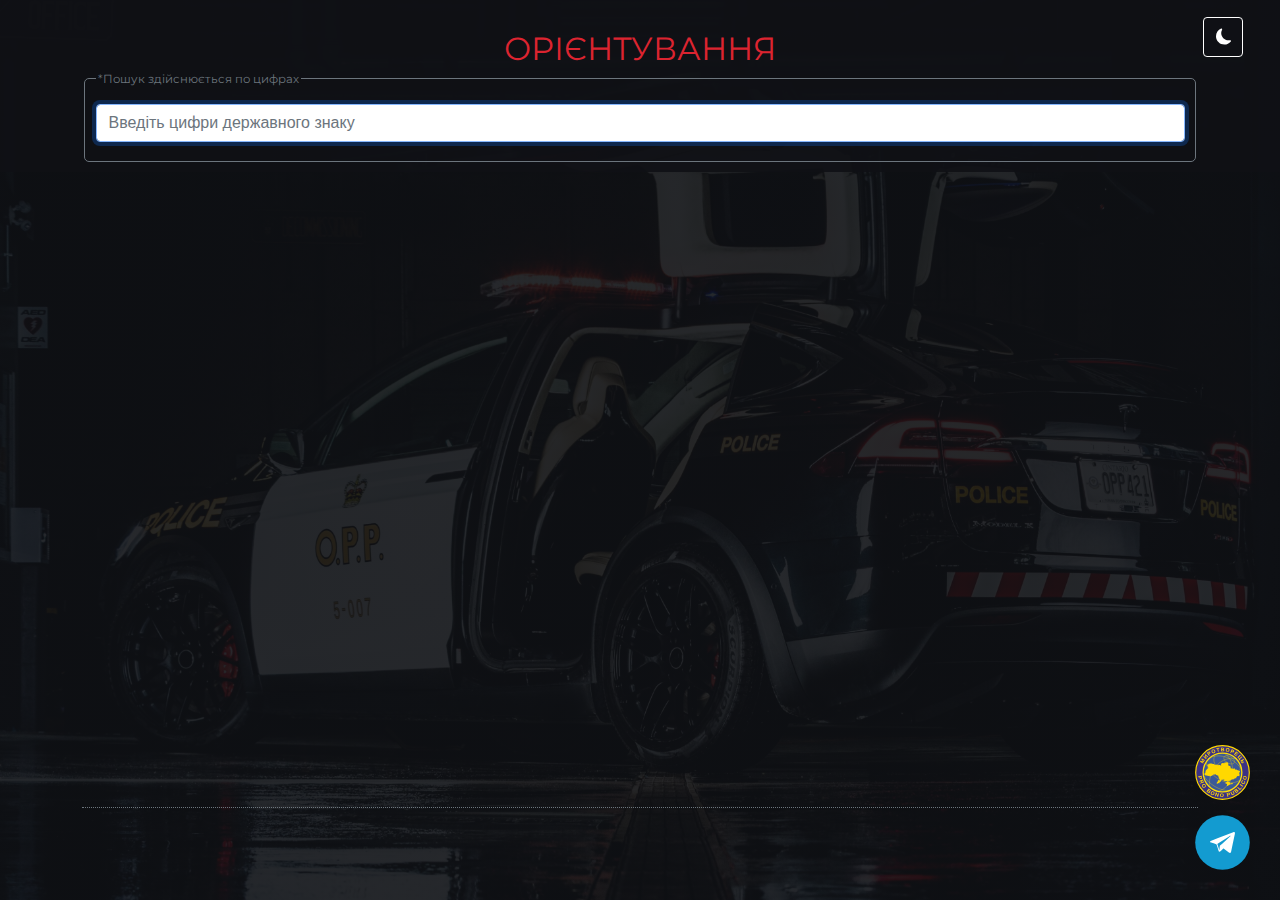
==== index.html @ 2eba83c9 "Update index.html" ====
<!--
 * Author: Dovgal Dima
 * Title: 'Orientation'
 * URI: https://orientation.pp.ua/
 * Date: 06.03.2022
 -->
<!DOCTYPE html>
<html lang="uk">       
    <head>

        <meta charset="utf-8">
        <meta name="viewport" content="width=device-width, initial-scale=1">
        <meta name="description" content="Орієнтування транспортних засобiв">

        <!-- Open Graph data-->
        <meta property="og:title" content="ОРІЄНТУВАННЯ">
        <meta property="og:description" content="Орієнтування транспортних засобiв">
        <meta property="og:type" content="website">
        <meta property="og:url" content="https://orientation.pp.ua/">
        <meta property="og:image" content="./images/ukraine.webp">

        <!-- BGcolor Theme -->
        <meta name="msapplication-TileColor" content="#0f1115">
        <meta name="theme-color" content="#0f1115">

        <title>Орієнтування</title>

        <!-- CSS Styles -->
        <link rel="stylesheet" href="./css/style.css">
        
        <!-- Shortcut Icon -->
        <link rel="shortcut icon" href="./images/ukraine.webp" type="image/png">
       
    </head>
    
    <body>

        <div class="container-fluid sticky">
            <div class="container">
                <header id="header"></header>
            </div>
        </div>
        <div class="container height-content">
            <div class="row">
                <div class="col">
                    <div  id="content" class="content">                    
                        <ol id="results"></ol>    
                    </div>
                </div>
            </div>
        </div>
        <div class="container">
            <footer id="footer"></footer>
        </div>
        <button class="btn-toggle"></button>
        
        <!-- Java Script -->  
        <script src="./js/data.js"></script>
        <script src="./js/header.js"></script> 
        <!-- <script src="./js/footer.js"></script> -->
        <script src="./js/script.js"></script>
        <script src="./js/go-top.js"></script> 
        <script src="./js/telegramLink.js"></script> 
        <script src="./js/lightTheme.js"></script>
        <script src="./js/scrollIndicator.js"></script>
        <script>
            console.error('Рускій воєнний корабль, іді нах#й!');
        </script>
        
    </body>  
</html>
---- css/style.css ----
@charset "UTF-8";

@font-face {
    font-family: Montserrat; 
    src: url('../fonts/Montserrat-Regular.ttf');
}

* {
    box-sizing: border-box;
}

*::selection {
      color: #003300;
      background-color:  #99ff66;
      text-shadow: 1px 2px 3px #136613;
}

body {
     margin: 0 0 50px 0;
     font-size: 1rem;
     font-weight: 400;
     line-height: 1.5;
     font-family: Montserrat, sans-serif !important;	
     background-image: linear-gradient(to top, rgba(15, 17, 21, 0.9), rgba(15, 17, 21, 0.9)), url(../images/tesla-cybertrack.webp);
     background-attachment: fixed;
     background-size: cover;
}

body::-webkit-scrollbar-track {
	-webkit-box-shadow: inset 0 0 6px rgba(0,0,0,0.9);
	border-radius: 10px;
	background-color: #CCCCCC;
}

body::-webkit-scrollbar {
	width: 12px;
	background-color: #F5F5F5;
}

body::-webkit-scrollbar-thumb {
	border-radius: 10px;
	background-color: #D62929;
	background-image: -webkit-linear-gradient(90deg, transparent, rgba(0, 0, 0, 0.4) 50%, transparent, transparent);
}

.container-fluid {
    width: 100%;
    padding: 0;
    margin-right: auto;
    margin-left: auto;   
}

.container {
         width: 100%;
         padding-right: .75rem;
         padding-left: .75rem;
         margin-right: auto;
         margin-left: auto;
}

@media (min-width:576px) {
        .container {
             max-width: 540px;
        }
}

@media (min-width:768px) {
         .container {
             max-width: 720px;
         }
 }

@media (min-width:992px) {

         .container {
             max-width: 960px;
        }
}

@media (min-width:1200px) {
        .container {
             max-width: 1140px;
        }
}

@media (min-width:1400px) {
        .container {
             max-width: 1320px;
       }
}

.row {
    --bs-gutter-x: 1.5rem;
    --bs-gutter-y: 0;
    display: flex;
    flex-wrap: wrap;
    margin-top: calc(var(--bs-gutter-y) * -1);
    margin-right: calc(1.5rem * -.5);
    margin-left: calc(1.5rem * -.5);
}

.row>* {
     flex-shrink: 0;
     width: 100%;
     max-width: 100%;
     padding-right: calc(1.5rem * .5);
     padding-left: calc(1.5rem * .5);
     margin-top: 0;
}

.col {
     flex: 1 0 0%;
 }

header {
     padding: 10px 0 10px 0;
}

.sticky {
    position: sticky;
    top: 0;
    z-index: 1;
    background-color:  rgba(15, 17, 21, 0.9);
}

h2 {
      text-align: center;
      color: rgb(220, 36, 48);
      margin: 20px 0 0 0;
      font-weight: 500;
      line-height: 1.2;
      font-size: calc(1.325rem + .9vw);
}

@media (min-width:1200px) {
      h2 {
           font-size: 2rem;
      }
}

.tracking-in-expand {
	animation-iteration-count: 1;
	-webkit-animation: tracking-in-expand 5.5s cubic-bezier(0.165, 0.840, 0.440, 1.000) both;
	        animation: tracking-in-expand 5.5s cubic-bezier(0.165, 0.840, 0.440, 1.000) both;
}

@-webkit-keyframes tracking-in-expand {
  0% {
    letter-spacing: -0.5em;
    opacity: 0;
  }
  40% {
    opacity: 0.6;
  }
  100% {
    opacity: 1;
  }
}

@keyframes tracking-in-expand {
  0% {
    letter-spacing: -0.5em;
    opacity: 0;
  }
  40% {
    opacity: 0.6;
  }
  100% {
    opacity: 1;
  }
}

.content {
      /*display: table-cell;
      column-count: 4; */   
      height: 100%;
      font-size: 11px;
}

.height-content {
     min-height: calc(100vh - 275px);
}

fieldset {
      border: 1px solid #6c757d;
      border-radius: 5px;
}

small {
      color: #6c757d;
}

.span-small {
	animation-name: changeColor;
	animation-iteration-count: infinite;
	animation-delay: 1s;
	animation-duration: 2s; 
	transition-duration: 500ms;
}

@keyframes changeColor {
    0% {color: #6c757d;} 
    50% {color: #6c757d;} 
    100% {color: #dc3545;}
}

input {
      display: block;
      margin: 10px 0 10px 0;
      width: 100%;
      padding: 0.375rem 0.75rem;
      font-size: 1rem;
      font-weight: 400;
      line-height: 1.5;
      color: #212529;
      background-color: #fff;
      background-clip: padding-box;
      border: 1px solid #ced4da;
      appearance: none;
      border-radius: 0.25rem;
      transition: border-color .15s ease-in-out,box-shadow .15s ease-in-out;
}

input:focus, input:active:focus {
      color: #212529;
      background-color: #fff;
      border-color: #86b7fe;
      outline: 0;
      box-shadow: 0 0 0 0.25rem rgb(13 110 253 / 25%);
}

input::placeholder {
       color: #6c757d;
       opacity: 1;
}

ol, ul {
        list-style: auto;
	/* new style*/
	display: flex;
        justify-content: space-evenly;
        flex-wrap: wrap;
	padding: 0;
}

img, svg {
    vertical-align: middle;
}

li {
    margin: 5px 0 5px 0;
    color: #888888;
    display: inline-block;
    width: 240px;
    border: 1px solid #262626;
    border-radius: 4px;
}

li span a {
      color: #888888; 
      text-decoration: none;
      box-shadow: inset 0 0 #888888; 
      transition: box-shadow .3s, color .3s;
}

li span a:hover { 
      color: #ffffff;
      box-shadow: inset 200px 0 #888888;
}

.size-id {
      font-size: 11px;
}

.img-size {
      float: left;
      height: 70px;
     /*width: 70px;
      object-fit: cover;*/
      margin-right: 10px;
      transition: box-shadow .3s, transform .3s;
}

.img-size:hover {
      box-shadow: 0px 0px 4px 0px rgba(220, 53, 69);	
      transform: scale(1.2);
      filter: brightness(120%);
}

.color-primary {
      color: #0d6efd;
      box-shadow: inset 0 0 #0d6efd;
      transition: box-shadow .3s, color .3s;
}

.color-primary:hover {
      color: #ffffff;
      box-shadow: inset 100px 0 #0d6efd;  
}

button {
      display: inline-block;
      font-weight: 400;
      line-height: 1.5;
      color: #000;
      text-align: center;
      text-decoration: none;
      vertical-align: middle;
      cursor: pointer;
      user-select: none;
      background-color: #f8f9fa;
      border: 1px solid #f8f9fa;
      padding: 0.375rem 0.75rem !important;
      font-size: 1rem;
      border-radius: 0.25rem !important;
      transition: color .15s ease-in-out,background-color .15s ease-in-out,border-color .15s ease-in-out,box-shadow .15s ease-in-out;
}

button:focus, button:active:focus  {
      box-shadow: 0 0 0 0.25rem rgb(211 212 213 / 50%);
}

.cursor-pointer {
      cursor: pointer;	
}

footer {
      border-top: 1px dotted #6c757d; 
      margin-top: 10px;
      color: #6c757d; 
      text-align: center;
}

.scrollToTopBtn {
    position: fixed;
    bottom: 174px;
    right: 37px;
    display: none;
    padding: 8px 4px;
    cursor: pointer;
    transition: transform .8s ease-in-out;
}

.scrollToTopBtn:hover  {
     filter: brightness(120%);
}

@media (max-height: 390px) {
    .scrollToTopBtn {
	 display: none !important;    
    }
}

.messenger-links img {
    position: fixed;
    bottom: 30px;
    right: 30px;
    max-width: 55px;
    transition: transform .8s ease-in-out;
    cursor: pointer;
}

.messenger-links img:hover {
    transform: rotate(360deg);
    filter: brightness(120%);
}

@media (max-height: 390px) {
    .messenger-links {
	 display: none;    
    }
}

.myrotvorets-links img {
    position: fixed;
    bottom: 100px;
    right: 30px;
    max-width: 55px;
    transition: transform .8s ease-in-out;
    cursor: pointer;
}

.myrotvorets-links img:hover {
    transform: rotate(360deg);
    filter: brightness(120%);
}

@media (max-height: 390px) {
    .myrotvorets-links {
	 display: none;    
    }
}

.top-btn-img {
    width: 15px;
}

/* Light theme styles */
.btn-toggle {
      position: fixed;
      top: 17px;
      z-index: 2;
      right: 37px;
      max-width: 55px;
      transition: transform .8s ease-in-out;
      cursor: pointer;
      background-color: rgba(15, 17, 21, 0.9);
      height: 40px;
      width: 40px;
      border: 1px solid white;
}

.btn-toggle:hover  {
     filter: brightness(120%);
}

.light-theme {
      background-image: linear-gradient(to top, rgba(221, 221, 221, 0.795), rgba(189, 180, 180, 0.76)), url(../images/PoliceCar.webp);
}

.light-theme li {
      color: black;
      font-weight: 600;
}

.light-theme .sticky {
      background-color: rgba(255, 255, 255, 0.8);
}

.light-theme fieldset {
      border: 1px solid black;
      border-radius: 5px;
}

.light-theme small {
      color: black;
  }

.light-theme footer {
      color: black;
      font-weight: 600;
}

.light-theme li span a {
      color: black;
      font-weight: 600;
}

.light-theme li span a:hover { 
      box-shadow: inset 200px 0 yellow;  
}

.light-theme .color-primary {
      text-shadow: #000 1px 1px 0px;
}

.light-theme .color-primary:hover{
      text-shadow: none;
}

.light-theme .btn-toggle {
      background-color: #fff;
}
 
.btn-toggle::after {   
      content: url(../images/theme-dark.svg);       
}
 
.light-theme .btn-toggle::after {
      content: url(../images/theme-light.svg);
}
/*  //Light theme styles */


/* Media query */
@media (max-width: 1399px) {
      body {
          font-size: 14px;
      }
}

/*
@media (max-width: 1200px) {
      .content {
          column-count: 3;
      }
}
*/

@media (max-width: 992px) {
      body {
          font-size: 13px;
      }

      .light-theme {
            background-image: linear-gradient(to top, rgba(221, 221, 221, 0.795), rgba(189, 180, 180, 0.76)), url(../images/PoliceCarTablet.webp);
      }
	/*
      .content {
          column-count: 2;
      }
	*/	
}

@media (max-width: 770px) {
      /*.content {
	  display: flex;
          justify-content: center;
          column-count: 1;
      }
	*/
}

@media (max-width: 400px) {
      li {
          font-size: 12px;
      }
  
     .scrollToTopBtn {
          right: 20px;
     }

     .btn-toggle {
          right: 20px;
     }
	
     .messenger-links img {
          right: 15px;	    
     }
   
     .myrotvorets-links img {
	  right: 15px;	   
     }
	
     small {
	 font-size: 10px;    
     }

     .light-theme {
          background-image: linear-gradient(to top, rgba(221, 221, 221, 0.795), rgba(189, 180, 180, 0.76)), url(../images/Ford-Police-Car.webp);
     }
}

@media (max-width: 336px) {
    small {
	 font-size: 9px;    
    }
}

@media (max-width: 304px) {
    small {
	 font-size: 8px;    
    }
}

@media (max-width: 273px) {
    small {
	 font-size: 7px;    
    }
}
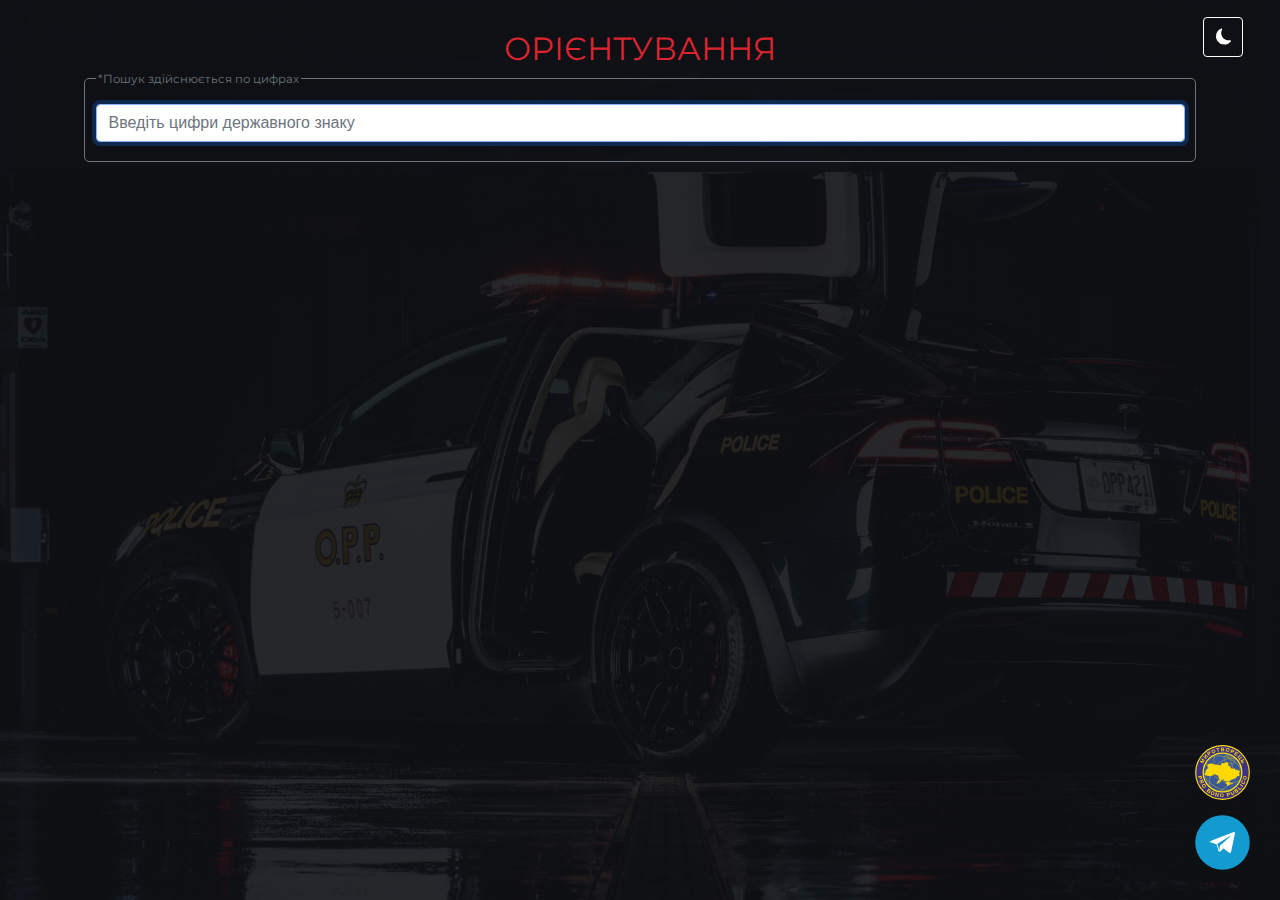
==== commit 7080f965: "Update index.html" ====
--- a/index.html
+++ b/index.html
@@ -49,9 +49,9 @@
                 </div>
             </div>
         </div>
-        <div class="container">
+        <!-- <div class="container">
             <footer id="footer"></footer>
-        </div>
+        </div> -->
         <button class="btn-toggle"></button>
         
         <!-- Java Script -->  
--- a/css/style.css
+++ b/css/style.css
@@ -325,7 +325,7 @@
 }
 
 footer {
-      border-top: 1px dotted #6c757d; 
+     /* border-top: 1px dotted #6c757d; */
       margin-top: 10px;
       color: #6c757d; 
       text-align: center;
